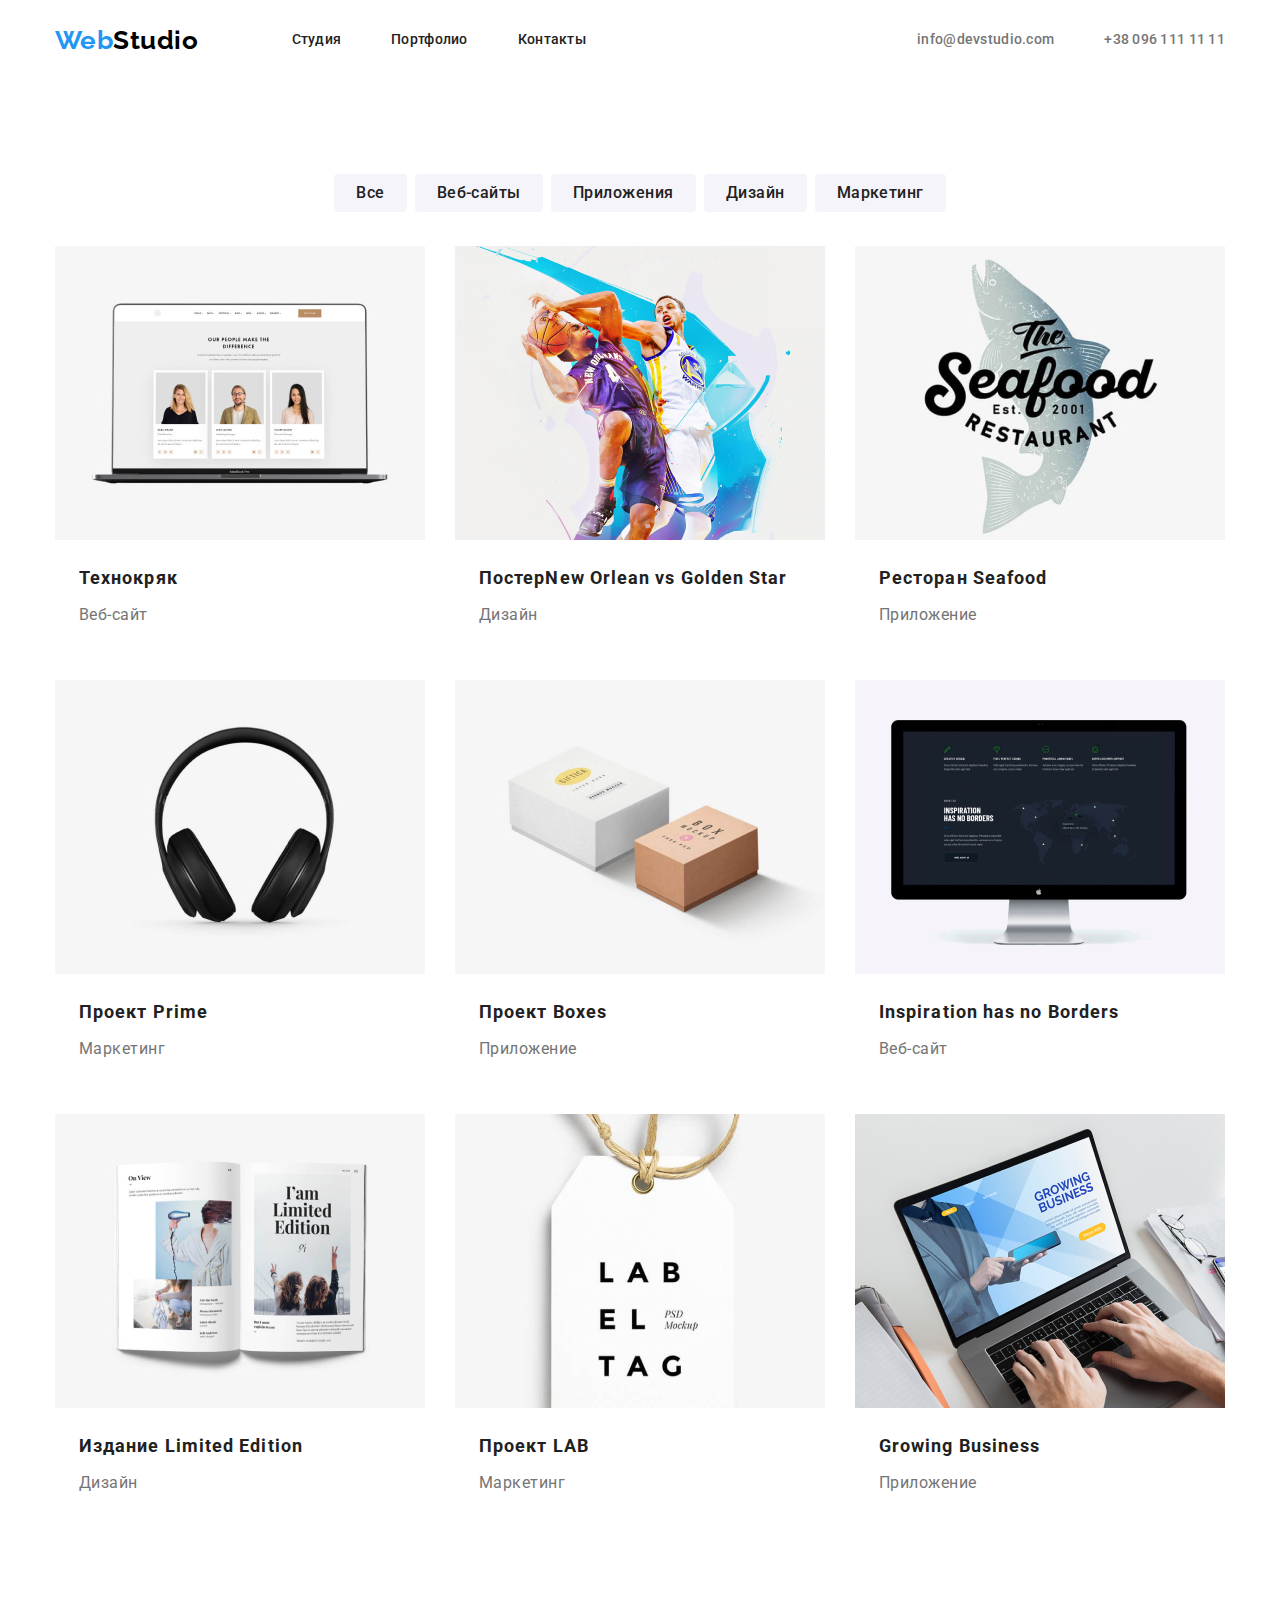
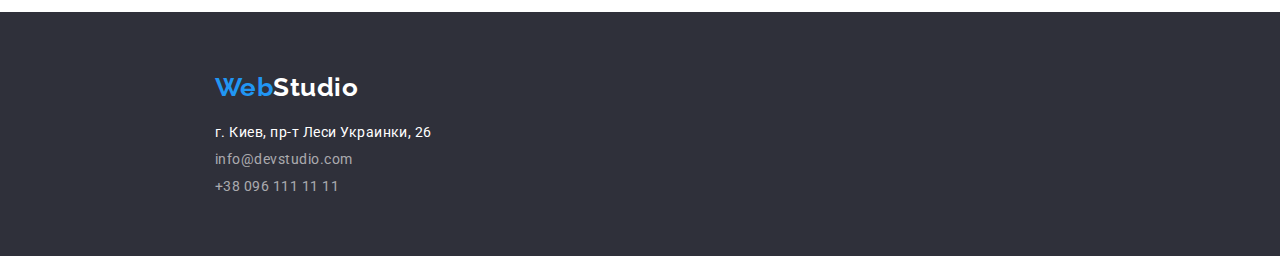
==== portfolio.html @ f40a1685 "дз4" ====
<!DOCTYPE html>
<html lang="ru">
  <head>
    <meta charset="UTF-8" />
    <meta name="viewport" content="width=device-width, initial-scale=1.0" />
    <title>Портфолио</title>
    <link
      href="https://fonts.googleapis.com/css2?family=Raleway:wght@700&family=Roboto:wght@400;500;700;900&display=swap"
      rel="stylesheet"
    />
    <link
      rel="stylesheet"
      href="https://cdnjs.cloudflare.com/ajax/libs/modern-normalize/1.0.0/modern-normalize.css"
    />
    <link rel="stylesheet" href="./css/style.css" />
  </head>
  <body>
    <!--Шапка-->
    <header class="page-header">
      <div class="container">
        <nav class="main-nav">
          <a href="./index.html" class="header-logo" lang="en">
            <span class="logo">Web</span>Studio</a
          >
          <!--Навигация-->
          <ul class="site-nav">
            <li class="item">
              <a href="./index.html" class="link">Студия</a>
            </li>
            <li class="item">
              <a href="./portfolio.html" class="link">Портфолио</a>
            </li>
            <li class="item"><a href="" class="link">Контакты</a></li>
          </ul>
          <!--Контакты-->
          <ul class="contacts">
            <li class="contacts-list">
              <a href="mailto:info@devstudio.com" class="link"
                >info@devstudio.com</a
              >
            </li>
            <li class="contacts-list">
              <a href="tel:+380961111111" class="link">+38 096 111 11 11</a>
            </li>
          </ul>
        </nav>
      </div>
    </header>
    <main>
      <section>
        <div class="container-portfolio">
          <!--фильтр-->
          <h1 hidden>Портфолио</h1>
          <ul class="button-list">
            <li class="button-list-item">
              <button type="button" class="portfolio-butten">Все</button>
            </li>
            <li class="button-list-item">
              <button type="button" class="portfolio-butten">Веб-сайты</button>
            </li>
            <li class="button-list-item">
              <button type="button" class="portfolio-butten">Приложения</button>
            </li>
            <li class="button-list-item">
              <button type="button" class="portfolio-butten">Дизайн</button>
            </li>
            <li class="button-list-item">
              <button type="button" class="portfolio-butten">Маркетинг</button>
            </li>
          </ul>
          <!--Работы-->
          <ul class="portfolio-list">
            <li class="portfolio-item">
              <a class="portfolio-link" href=""
                ><img src="./img/portfolio/tehno.jpg" alt="ноутбук" />
                <h2 class="portfolio-title">Технокряк</h2>
                <p class="portfolio-description">Веб-сайт</p></a
              >
            </li>
            <li class="portfolio-item">
              <a class="portfolio-link" href=""
                ><img
                  src="./img/portfolio/basket.jpg"
                  alt="два баскетболиста"
                />
                <h2 class="portfolio-title">
                  Постер<span lang="en">New Orlean vs Golden Star</span>
                </h2>
                <p class="portfolio-description">Дизайн</p>
              </a>
            </li>
            <li class="portfolio-item">
              <a class="portfolio-link" href=""
                ><img
                  src="./img/portfolio/seafood.jpg"
                  alt="логотип ретсторана"
                />
                <h2 class="portfolio-title">Ресторан Seafood</h2>
                <p class="portfolio-description">Приложение</p>
              </a>
            </li>
            <li class="portfolio-item">
              <a class="portfolio-link" href=""
                ><img src="./img/portfolio/prime.jpg" alt="наушники" />
                <h2 class="portfolio-title">
                  Проект <span lang="en">Prime</span>
                </h2>
                <p class="portfolio-description">Маркетинг</p></a
              >
            </li>
            <li class="portfolio-item">
              <a class="portfolio-link" href=""
                ><img src="./img/portfolio/boxes.jpg" alt="2 коробки" />
                <h2 class="portfolio-title">
                  Проект <span lang="en">Boxes</span>
                </h2>
                <p class="portfolio-description">Приложение</p></a
              >
            </li>
            <li class="portfolio-item">
              <a class="portfolio-link" href=""
                ><img src="./img/portfolio/borders.jpg" alt="imac" />
                <h2 class="portfolio-title">
                  <span lang="en">Inspiration has no Borders</span>
                </h2>
                <p class="portfolio-description">Веб-сайт</p></a
              >
            </li>
            <li class="portfolio-item">
              <a class="portfolio-link" href=""
                ><img src="./img/portfolio/limited.jpg" alt="журнал" />
                <h2 class="portfolio-title">
                  Издание <span lang="en">Limited Edition</span>
                </h2>
                <p class="portfolio-description">Дизайн</p></a
              >
            </li>
            <li class="portfolio-item">
              <a class="portfolio-link" href=""
                ><img src="./img/portfolio/lab.jpg" alt="ярлык" />
                <h2 class="portfolio-title">Проект LAB</h2>
                <p class="portfolio-description">Маркетинг</p></a
              >
            </li>
            <li class="portfolio-item">
              <a class="portfolio-link" href=""
                ><img
                  src="./img/portfolio/growing.jpg"
                  alt="работа за ноутбуком"
                />
                <h2 class="portfolio-title">
                  <span lang="en">Growing Business</span>
                </h2>
                <p class="portfolio-description">Приложение</p></a
              >
            </li>
          </ul>
        </div>
      </section>
    </main>
    <!--адрес-->
    <footer class="footer">
      <a href="./index.html" class="footer-logo" lang="en">
        <span class="logo-web">Web</span>Studio</a
      >
      <address>
        <ul class="contacts-footer">
          <li class="footer-list">
            <a
              href="https://goo.gl/maps/JRe7u6xurZRfVsGd8"
              target="_blank"
              class="link-adress"
              >г. Киев, пр-т Леси Украинки, 26
            </a>
          </li>
          <li class="footer-list">
            <a href="mailto:info@devstudio.com" class="link"
              >info@devstudio.com</a
            >
          </li>
          <li class="footer-list">
            <a href="tel:+380961111111" class="link">+38 096 111 11 11</a>
          </li>
        </ul>
      </address>
    </footer>
  </body>
</html>
---- css/style.css ----
*,
*::before,
*::after {
  margin: 0;
  padding: 0;
}

:root {
  --primary-text-color: #757575;
  --title-text-color: #212121;
  --secondary-text-color: #2196f3;
  --primary-white-color: #ffffff;
}

body {
  background-color: var(--primary-white-color);
  color: var(--primary-text-color);
  font-family: Roboto, sans-serif;
  letter-spacing: 0.03em;
  font-style: normal;
}

img {
  display: block;
}

.container {
  margin-left: auto;
  margin-right: auto;
  width: 1200px;
  padding-left: 15px;
  padding-right: 15px;

  /* outline: 2px solid red; */
}

/* header */
.page-header {
  display: flex;
  /* padding-top: 24px;
  padding-bottom: 25px;
  padding-left: 0px;
  padding-right: 0px; */
}

.main-nav {
  display: flex;
  align-items: center;
  justify-content: space-between;
}

.logo {
  color: var(--secondary-text-color);
  text-decoration: none;
}
.header-logo {
  color: #000000;
  text-decoration: none;
  font-family: Raleway, sans-serif;
  font-weight: 700;
  font-size: 26px;
  line-height: 1.19;
}

.site-nav .link {
  display: block;
  padding-bottom: 32px;
  padding-top: 32px;

  color: var(--title-text-color);
  text-decoration: none;
}

.site-nav .item {
  margin-right: 50px;
}
.site-nav .item:last-child {
  margin-right: 0px;
}

.site-nav {
  list-style-type: none;
  letter-spacing: 0.02em;
  font-weight: 500;
  font-size: 14px;
  line-height: 1.14;
  display: flex;
  margin-left: 93px;
  margin-right: 331px;
}

.site-nav .link:hover,
.site-nav .link:focus {
  color: var(--secondary-text-color);
}

.contacts .link {
  color: var(--primary-text-color);
  text-decoration: none;
  font-style: normal;
}

.contacts {
  display: flex;

  list-style-type: none;
  letter-spacing: 0.02em;
  font-weight: 500;
  font-size: 14px;
  line-height: 1.14;
  list-style: none;
}

.contacts .link:hover,
.contacts .link:focus {
  color: var(--secondary-text-color);
}

.contacts-list {
  margin-right: 50px;
}
.contacts-list:last-child {
  margin-right: 0px;
}

/* hero */
.container-hero {
  width: 1600px;
  height: 600px;
  margin-left: auto;
  margin-right: auto;
  background-color: #2f303a;
  text-align: center;
  padding-top: 200px;
  padding-right: 452px;
  padding-bottom: 200px;
  padding-left: 452px;
}

/* .hero {
  background-color: #2f303a;
  text-align: center;
  padding-top: 200px;
  padding-right: 452px;
  padding-bottom: 200px;
  padding-left: 452px;
} */

.hero-button {
  font-family: Roboto, sans-serif;
  font-style: normal;
  font-weight: 700;
  font-size: 16px;
  line-height: 1.875;
  background-color: var(--secondary-text-color);
  color: var(--primary-white-color);
  letter-spacing: 0.06em;

  border-radius: 4px;
  padding: 10px 32px;
  border: 0px;

  min-width: 136px;
  min-height: 30px;

  /* text-align: center; */

  /* display: flex;
  align-items: center; */
}

.hero-title {
  color: var(--primary-white-color);
  letter-spacing: 0.06em;
  font-size: 44px;
  line-height: 1.363;
  font-weight: 900;
  text-align: center;
  text-transform: uppercase;

  margin-top: 0px;
  margin-bottom: 30px;
}

/*.hero-button:hover,
.hero-button:focus {
  color: var(--primary-white-color);
  background-color: var(--secondary-text-color);
}*/

/* features */
.features {
  padding-top: 94px;
  padding-bottom: 94px;
}

.features-title {
  color: var(--title-text-color);
  font-weight: 700;
  font-size: 14px;
  line-height: 1.14;
  text-transform: uppercase;
}
.features-text {
  font-weight: 400;
  font-size: 14px;
  line-height: 1.7;
}

.features-list {
  list-style-type: none;
  display: flex;
}
.features-item {
  margin-right: 30px;
}
.features-item:last-child {
  margin-right: 0px;
}

/* work */
.work {
  padding-bottom: 94px;
}

.work-list {
  display: flex;
  list-style-type: none;
}
.work-item {
  margin-right: 30px;
}
.work-item:last-child {
  margin-right: 0px;
}

.work-title {
  color: var(--title-text-color);
  font-weight: 700;
  font-size: 36px;
  line-height: 1.16;
  text-align: center;
  margin-bottom: 50px;
}

/* team */
.team {
  padding-bottom: 94px;
  background-color: #f5f4fa;
}

.team-title {
  color: var(--title-text-color);
  font-weight: 700;
  font-size: 36px;
  line-height: 1.16;
  text-align: center;
  padding-top: 94px;
  margin-bottom: 50px;
}

.team-list {
  list-style-type: none;
  display: flex;
}

.team-item {
  margin-right: 30px;
  padding-bottom: 30px;
}
.team-item:last-child {
  margin-right: 0px;
}

.team-name {
  font-weight: 500;
  font-size: 16px;
  line-height: 1.18;
  text-align: center;
  color: var(--title-text-color);

  margin-top: 30px;
  margin-bottom: 10px;
}

.team-profession {
  color: var(--primary-text-color);
  font-weight: 400;
  font-size: 16px;
  line-height: 1.18;
  text-align: center;
}

/* clients */

.clients-title {
  color: var(--title-text-color);
  font-weight: 700;
  font-size: 36px;
  line-height: 1.16;
  text-align: center;
  padding-top: 94px;
  margin-bottom: 50px;
}

/*footer*/
.footer {
  background-color: #2f303a;

  margin-left: auto;
  margin-right: auto;
  width: 1600px;
  padding-left: 215px;
  padding-right: 1154px;
  padding-top: 60px;
  padding-bottom: 60px;
}

.contacts-footer {
  list-style-type: none;
}
.footer-list {
  margin-bottom: 9px;
}
.footer-list:last-child {
  margin-bottom: 0px;
}

.logo-web {
  color: var(--secondary-text-color);
  text-decoration: none;
}
.footer-logo {
  display: block;
  color: #ffffff;
  text-decoration: none;
  font-family: Raleway, sans-serif;
  font-weight: 700;
  font-size: 26px;
  line-height: 1.19;
  margin-bottom: 20px;
}

.contacts-footer .link {
  list-style-type: none;
  font-weight: 400;
  font-size: 14px;
  line-height: 1.14;
  color: rgba(255, 255, 255, 0.6);
  text-decoration: none;
  font-style: normal;
}
.contacts-footer .link-adress {
  list-style-type: none;
  font-weight: 400;
  font-size: 14px;
  line-height: 1.14;
  color: var(--primary-white-color);
  text-decoration: none;
  font-style: normal;
}

.contacts-footer .link:hover,
.contacts-footer .link:focus,
.contacts-footer .link-adress:hover,
.contacts-footer .link-adress:focus {
  color: var(--secondary-text-color);
}

/*portfolio*/

.container-portfolio {
  margin-left: auto;
  margin-right: auto;
  width: 1200px;
  padding-left: 15px;
  padding-right: 15px;
  padding-top: 94px;
  padding-bottom: 94px;

  /* outline: 2px solid green; */
}

/*list-button*/
.button-list {
  list-style-type: none;
  display: flex;
  justify-content: center;
}
.button-list .button-list-item {
  margin-right: 8px;
}

.button-list-item:last-child {
  margin-right: 0px;
}
.portfolio-butten {
  background-color: #f5f4fa;
  color: var(--title-text-color);
  font-weight: 500;
  font-size: 16px;
  line-height: 1.62;
  text-align: center;
  letter-spacing: 0.03em;
  font-family: Roboto, sans-serif;
  border-radius: 4px;
  padding: 6px 22px;
  border: 0px;
}

.portfolio-butten:hover,
.portfolio-butten:focus {
  background-color: var(--secondary-text-color);
  color: var(--primary-white-color);
}

/*portfolio-list*/

.portfolio-list {
  list-style-type: none;
  display: flex;
  flex-wrap: wrap;
}
.portfolio-item {
  width: 370px;
  margin-right: 30px;
  margin-bottom: 30px;
}

.portfolio-item:nth-child(3n) {
  margin-right: 0px;
}

.portfolio-item:nth-child(-n + 3) {
  margin-top: 34px;
}
.portfolio-item:nth-last-child(-n + 3) {
  margin-bottom: 0px;
}

.portfolio-link {
  text-decoration: none;
}

.portfolio-title {
  color: var(--title-text-color);
  font-weight: 700;
  font-size: 18px;
  line-height: 2;
  letter-spacing: 0.06em;
  margin-top: 20px;
  margin-left: 24px;
  margin-bottom: 4px;
  margin-right: 24px;
}

.portfolio-description {
  font-weight: 400;
  font-size: 16px;
  line-height: 1.87;
  color: var(--primary-text-color);
  margin-top: 0px;
  margin-bottom: 20px;
  margin-right: 24px;
  margin-left: 24px;
}
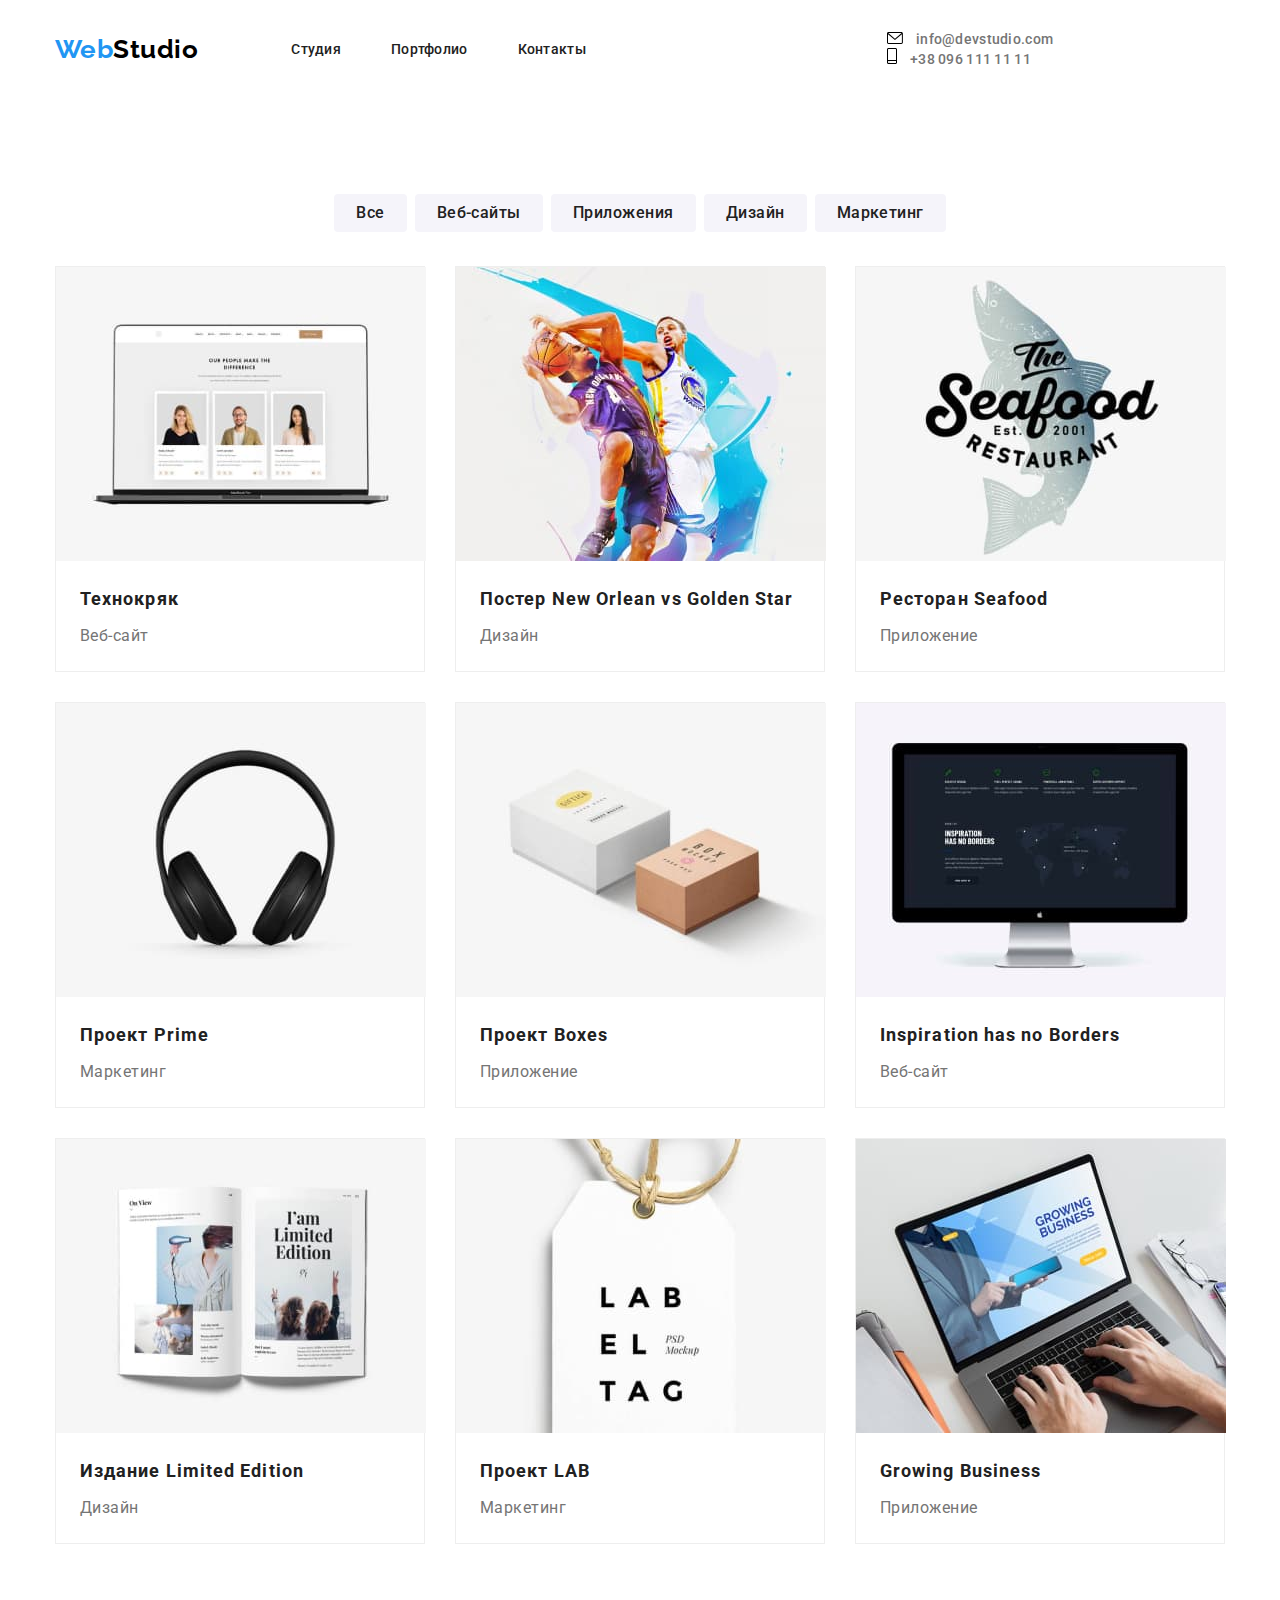
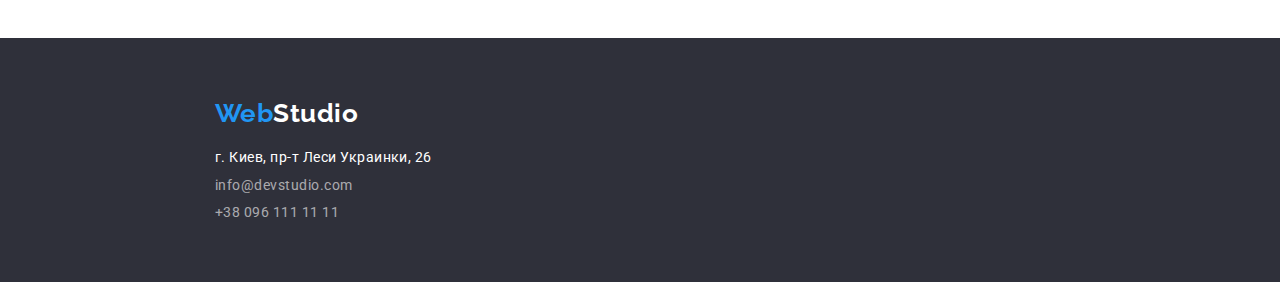
==== commit f1172986: "logo" ====
--- a/portfolio.html
+++ b/portfolio.html
@@ -35,12 +35,20 @@
           <!--Контакты-->
           <ul class="contacts">
             <li class="contacts-list">
-              <a href="mailto:info@devstudio.com" class="link"
-                >info@devstudio.com</a
+              <a href="mailto:info@devstudio.com" class="link">
+                <svg class="icon-contacts-envelope">
+                  <use href="./img/sprite.svg#icon-envelope"></use>
+                </svg>
+                info@devstudio.com</a
               >
             </li>
             <li class="contacts-list">
-              <a href="tel:+380961111111" class="link">+38 096 111 11 11</a>
+              <a href="tel:+380961111111" class="link">
+                <svg class="icon-contacts-smartphone">
+                  <use href="./img/sprite.svg#icon-smartphone"></use>
+                </svg>
+                +38 096 111 11 11</a
+              >
             </li>
           </ul>
         </nav>
@@ -84,7 +92,7 @@
                   alt="два баскетболиста"
                 />
                 <h2 class="portfolio-title">
-                  Постер<span lang="en">New Orlean vs Golden Star</span>
+                  Постер<span lang="en"> New Orlean vs Golden Star</span>
                 </h2>
                 <p class="portfolio-description">Дизайн</p>
               </a>
--- a/css/style.css
+++ b/css/style.css
@@ -37,6 +37,8 @@
 /* header */
 .page-header {
   display: flex;
+  padding-bottom: 32px;
+  padding-top: 32px;
   /* padding-top: 24px;
   padding-bottom: 25px;
   padding-left: 0px;
@@ -46,7 +48,7 @@
 .main-nav {
   display: flex;
   align-items: center;
-  justify-content: space-between;
+  /* justify-content: space-between; */
 }
 
 .logo {
@@ -64,8 +66,8 @@
 
 .site-nav .link {
   display: block;
-  padding-bottom: 32px;
-  padding-top: 32px;
+  /* padding-bottom: 32px;
+  padding-top: 32px; */
 
   color: var(--title-text-color);
   text-decoration: none;
@@ -85,8 +87,9 @@
   font-size: 14px;
   line-height: 1.14;
   display: flex;
+
   margin-left: 93px;
-  margin-right: 331px;
+  margin-right: 301px;
 }
 
 .site-nav .link:hover,
@@ -102,6 +105,9 @@
 
 .contacts {
   display: flex;
+  flex-wrap: wrap;
+  align-items: baseline;
+  /* align-items: center; */
 
   list-style-type: none;
   letter-spacing: 0.02em;
@@ -109,6 +115,25 @@
   font-size: 14px;
   line-height: 1.14;
   list-style: none;
+  /* padding-bottom: 32px; */
+}
+
+.icon-contacts-envelope {
+  margin-right: 10px;
+  width: 16px;
+  height: 12px;
+  border: none;
+}
+.icon-contacts-envelope:hover {
+  fill: var(--secondary-text-color);
+}
+.icon-contacts-smartphone {
+  margin-right: 10px;
+  width: 10px;
+  height: 16px;
+}
+.icon-contacts-smartphone:hover {
+  fill: var(--secondary-text-color);
 }
 
 .contacts .link:hover,
@@ -117,7 +142,7 @@
 }
 
 .contacts-list {
-  margin-right: 50px;
+  margin-right: 30px;
 }
 .contacts-list:last-child {
   margin-right: 0px;
@@ -125,25 +150,28 @@
 
 /* hero */
 .container-hero {
-  width: 1600px;
+  max-width: 1600px;
   height: 600px;
   margin-left: auto;
   margin-right: auto;
-  background-color: #2f303a;
+  /* background-color: #2f303a; */
   text-align: center;
   padding-top: 200px;
   padding-right: 452px;
   padding-bottom: 200px;
   padding-left: 452px;
+  background-image: linear-gradient(
+      to right,
+      rgba(47, 48, 58, 0.4),
+      rgba(47, 48, 58, 0.4)
+    ),
+    url('../img/hero/hero.jpg');
+  background-repeat: no-repeat;
+  background-position: center;
 }
 
 /* .hero {
-  background-color: #2f303a;
-  text-align: center;
-  padding-top: 200px;
-  padding-right: 452px;
-  padding-bottom: 200px;
-  padding-left: 452px;
+  background-image: url(./img/hero/hero.jpg);
 } */
 
 .hero-button {
@@ -155,6 +183,7 @@
   background-color: var(--secondary-text-color);
   color: var(--primary-white-color);
   letter-spacing: 0.06em;
+  box-shadow: 0px 4px 4px rgba(0, 0, 0, 0.15);
 
   border-radius: 4px;
   padding: 10px 32px;
@@ -200,6 +229,7 @@
   font-size: 14px;
   line-height: 1.14;
   text-transform: uppercase;
+  padding-top: 30px;
 }
 .features-text {
   font-weight: 400;
@@ -211,6 +241,75 @@
   list-style-type: none;
   display: flex;
 }
+
+.features-icon-div {
+  display: flex;
+  justify-content: center;
+  align-items: center;
+  width: 270px;
+  height: 120px;
+  background-color: #f5f4fa;
+  border-radius: 4px;
+}
+.icon-features {
+  width: 70px;
+  height: 70px;
+}
+/*  .features-item::before {
+  display: block;
+  content: '';
+  width: 270px;
+  height: 120px;
+  background-color: #f5f4fa;
+  border-radius: 4px;
+   background-image: url(../img/features/antenna.svg); 
+}  */
+
+/* .features-item.antenna::before {
+  display: block;
+  content: '';
+  width: 270px;
+  height: 120px;
+  background-color: #f5f4fa;
+  border-radius: 4px;
+  background-image: url(../img/features/antenna.svg);
+  background-repeat: no-repeat;
+  background-position: center;
+}
+.features-item.clock::before {
+  display: block;
+  content: '';
+  width: 270px;
+  height: 120px;
+  background-color: #f5f4fa;
+  border-radius: 4px;
+  background-image: url(../img/features/clock.svg);
+  background-repeat: no-repeat;
+  background-position: center;
+}
+.features-item.diagram::before {
+  display: block;
+  content: '';
+  width: 270px;
+  height: 120px;
+  background-color: #f5f4fa;
+  border-radius: 4px;
+  background-image: url(../img/features/diagram.svg);
+  background-repeat: no-repeat;
+  background-position: center;
+}
+.features-item.astronaut::before {
+  display: block;
+  content: '';
+  width: 270px;
+  height: 120px;
+  background-color: #f5f4fa;
+  border-radius: 4px;
+  background-image: url(../img/features/diagram.svg);
+  background-repeat: no-repeat;
+  background-position: center;
+} */
+
 .features-item {
   margin-right: 30px;
 }
@@ -267,6 +366,10 @@
 .team-item {
   margin-right: 30px;
   padding-bottom: 30px;
+  background-color: #ffffff;
+  border-radius: 0px 0px 4px 4px;
+  box-shadow: 0px 1px 3px rgba(0, 0, 0, 0.12), 0px 1px 1px rgba(0, 0, 0, 0.14),
+    0px 2px 1px rgba(0, 0, 0, 0.2);
 }
 .team-item:last-child {
   margin-right: 0px;
@@ -301,6 +404,67 @@
   text-align: center;
   padding-top: 94px;
   margin-bottom: 50px;
+}
+.clients-list {
+  list-style-type: none;
+  display: flex;
+  padding-bottom: 94px;
+  justify-content: center;
+}
+.icon-clients-link {
+  display: flex;
+  width: 170px;
+  height: 90px;
+  justify-content: center;
+  align-items: center;
+}
+.icon-clients-link:hover {
+  color: var(--secondary-text-color);
+}
+
+.clients-list-item {
+  display: flex;
+  width: 170px;
+  height: 90px;
+  border: 1px solid #afb1b8;
+  border-radius: 4px;
+}
+/* .div-clients {
+  display: flex;
+  width: 170px;
+  height: 90px;
+  border: 1px solid #afb1b8;
+  border-radius: 4px;
+} */
+.clients-list-item:not(:last-child) {
+  margin-right: 30px;
+}
+.icon-clients-logo1 {
+  width: 44.27px;
+  height: 49.23px;
+}
+.icon-clients-logo1:hover {
+  fill: var(--secondary-text-color);
+}
+.icon-clients-logo2 {
+  width: 40px;
+  height: 52px;
+}
+.icon-clients-logo3 {
+  width: 41px;
+  height: 42.6px;
+}
+.icon-clients-logo4 {
+  width: 79.66px;
+  height: 42.02px;
+}
+.icon-clients-logo5 {
+  width: 59px;
+  height: 47px;
+}
+.icon-clients-logo6 {
+  width: 88.48px;
+  height: 45.44px;
 }
 
 /*footer*/
@@ -412,6 +576,9 @@
 .portfolio-butten:focus {
   background-color: var(--secondary-text-color);
   color: var(--primary-white-color);
+  box-shadow: 0px 3px 1px rgba(0, 0, 0, 0.1), 0px 1px 2px rgba(0, 0, 0, 0.08),
+    0px 2px 2px rgba(0, 0, 0, 0.12);
+  border-radius: 4px;
 }
 
 /*portfolio-list*/
@@ -425,6 +592,13 @@
   width: 370px;
   margin-right: 30px;
   margin-bottom: 30px;
+  border: 1px solid #eeeeee;
+  box-sizing: border-box;
+}
+.portfolio-item:hover,
+.portfolio-item:focus {
+  box-shadow: 0px 1px 1px rgba(0, 0, 0, 0.12), 0px 4px 4px rgba(0, 0, 0, 0.06),
+    1px 4px 6px rgba(0, 0, 0, 0.16);
 }
 
 .portfolio-item:nth-child(3n) {
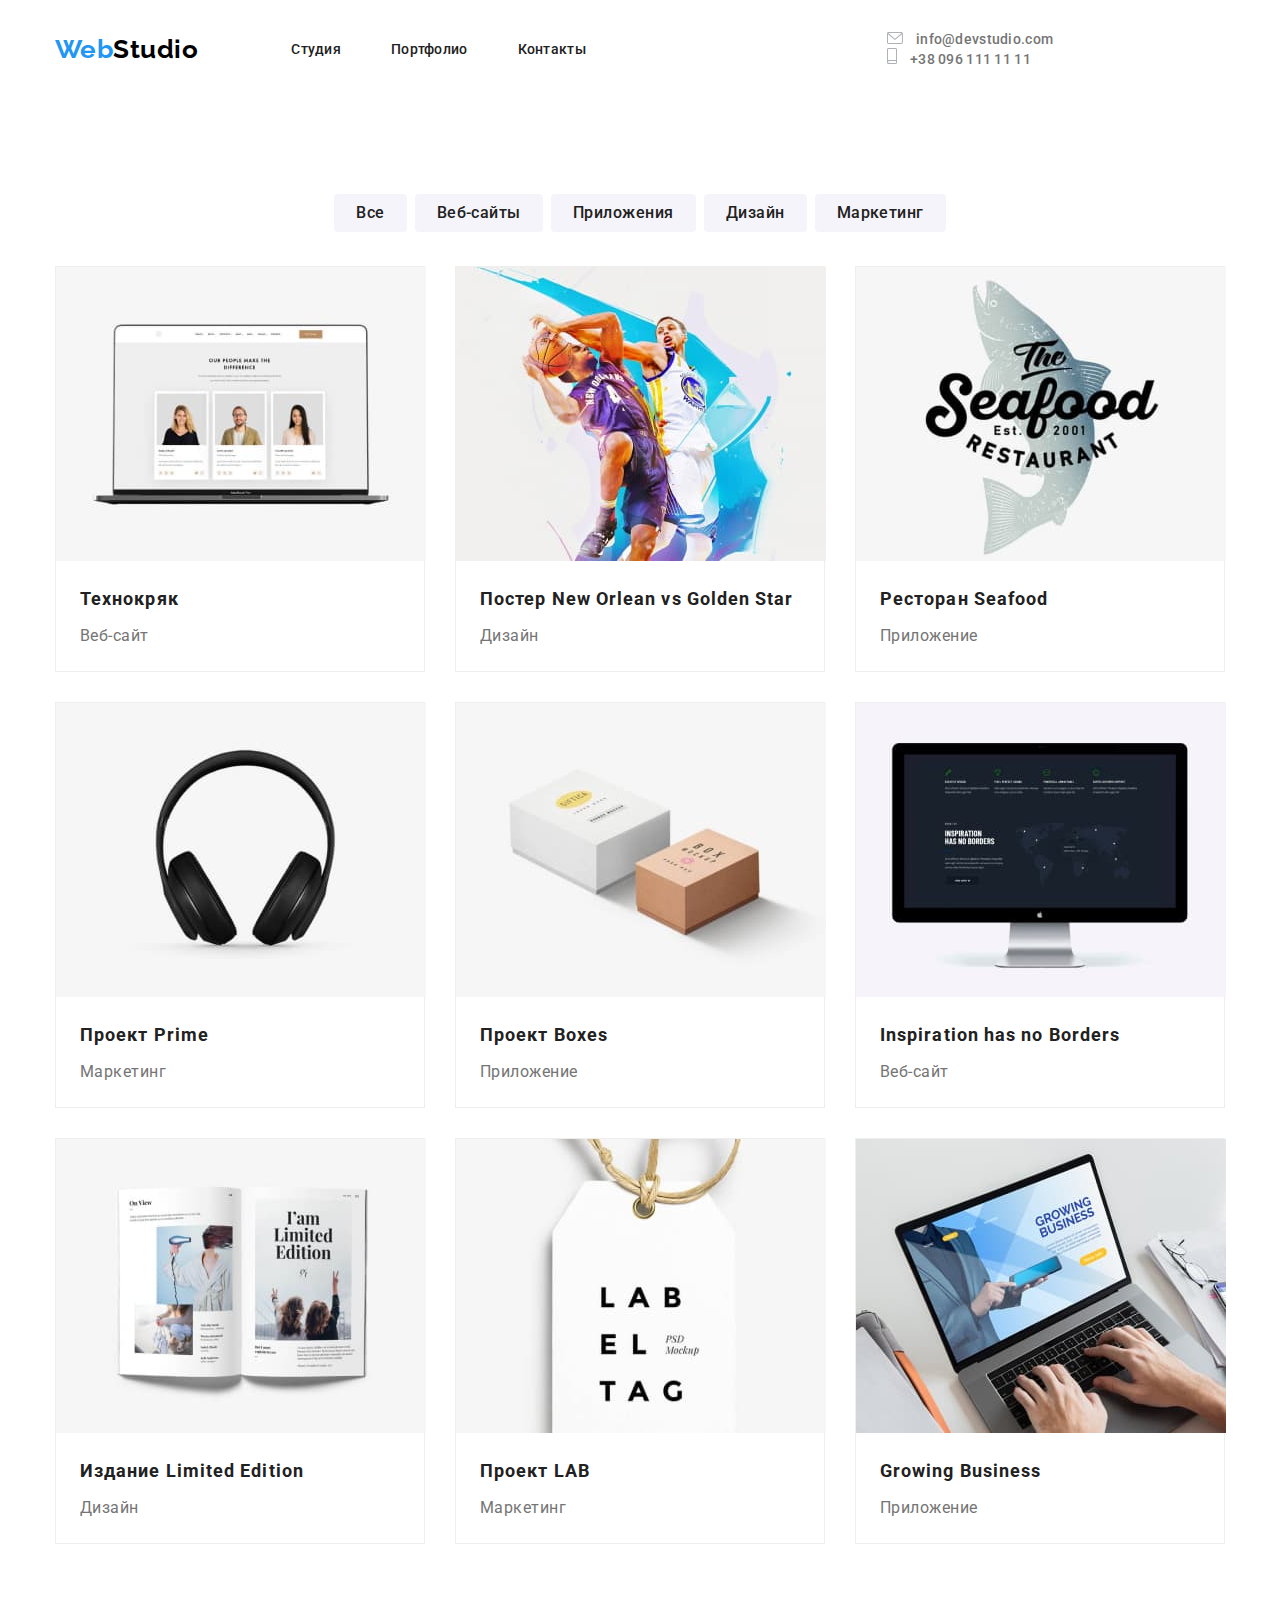
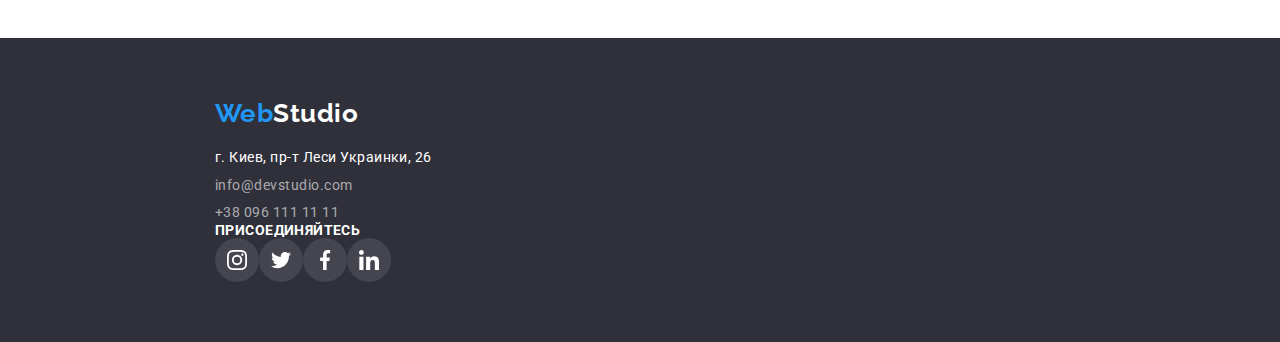
==== commit 82ef107b: "дз4(иконки,тень)" ====
--- a/portfolio.html
+++ b/portfolio.html
@@ -191,6 +191,33 @@
           </li>
         </ul>
       </address>
+      <h2 class="footer-title">ПРИСОЕДИНЯЙТЕСЬ</h2>
+      <ul class="footer-icon-list">
+        <li class="footer-icon-item">
+          <a href="" class="footer-icon-link">
+            <svg class="footer-icon">
+              <use href="./img/sprite.svg#instagram"></use></svg
+          ></a>
+        </li>
+        <li class="footer-icon-item">
+          <a href="" class="footer-icon-link">
+            <svg class="footer-icon">
+              <use href="./img/sprite.svg#twitter"></use></svg
+          ></a>
+        </li>
+        <li class="footer-icon-item">
+          <a href="" class="footer-icon-link">
+            <svg class="footer-icon">
+              <use href="./img/sprite.svg#facebook"></use></svg
+          ></a>
+        </li>
+        <li class="footer-icon-item">
+          <a href="" class="footer-icon-link">
+            <svg class="footer-icon">
+              <use href="./img/sprite.svg#linkedin"></use></svg
+          ></a>
+        </li>
+      </ul>
     </footer>
   </body>
 </html>
--- a/css/style.css
+++ b/css/style.css
@@ -123,19 +123,22 @@
   width: 16px;
   height: 12px;
   border: none;
-}
-.icon-contacts-envelope:hover {
-  fill: var(--secondary-text-color);
-}
+  fill: #afb1b8;
+}
+
 .icon-contacts-smartphone {
   margin-right: 10px;
   width: 10px;
   height: 16px;
-}
-.icon-contacts-smartphone:hover {
+  fill: #afb1b8;
+}
+
+.link:hover .icon-contacts-envelope {
   fill: var(--secondary-text-color);
 }
-
+.link:hover .icon-contacts-smartphone {
+  fill: var(--secondary-text-color);
+}
 .contacts .link:hover,
 .contacts .link:focus {
   color: var(--secondary-text-color);
@@ -242,7 +245,7 @@
   display: flex;
 }
 
-.features-icon-div {
+/* .features-icon-div {
   display: flex;
   justify-content: center;
   align-items: center;
@@ -250,22 +253,22 @@
   height: 120px;
   background-color: #f5f4fa;
   border-radius: 4px;
-}
-.icon-features {
+} */
+/* .icon-features {
   width: 70px;
   height: 70px;
-}
-/*  .features-item::before {
+} */
+.features-item::before {
   display: block;
   content: '';
   width: 270px;
   height: 120px;
   background-color: #f5f4fa;
   border-radius: 4px;
-   background-image: url(../img/features/antenna.svg); 
-}  */
-
-/* .features-item.antenna::before {
+  background-image: url(../img/features/antenna.svg);
+}
+
+.features-item.antenna::before {
   display: block;
   content: '';
   width: 270px;
@@ -305,10 +308,10 @@
   height: 120px;
   background-color: #f5f4fa;
   border-radius: 4px;
-  background-image: url(../img/features/diagram.svg);
+  background-image: url(../img/features/astronaut.svg);
   background-repeat: no-repeat;
   background-position: center;
-} */
+}
 
 .features-item {
   margin-right: 30px;
@@ -394,6 +397,56 @@
   text-align: center;
 }
 
+.icon-team-list {
+  display: flex;
+  flex-wrap: wrap;
+  list-style: none;
+  justify-content: center;
+  margin-top: 16px;
+}
+
+/* .icon-team-item {
+  margin-right: 10px;
+} */
+.icon-social {
+  width: 20px;
+  height: 20px;
+  fill: #afb1b8;
+}
+/* .icon-twitter {
+  width: 20px;
+  height: 20px;
+  fill: #afb1b8;
+}
+.icon-facebook {
+  width: 20px;
+  height: 20px;
+  fill: #afb1b8;
+}
+.icon-linkedin {
+  width: 20px;
+  height: 20px;
+  fill: #afb1b8;
+} */
+.social-link {
+  display: flex;
+  align-items: center;
+  justify-content: center;
+  width: 44px;
+  height: 44px;
+  border-radius: 50%;
+}
+.social-link:hover {
+  background-color: var(--secondary-text-color);
+}
+.social-link:hover .icon-social {
+  fill: var(--primary-white-color);
+}
+
+.icon-team-item:not(:last-child) {
+  margin-right: 10px;
+}
+
 /* clients */
 
 .clients-title {
@@ -411,62 +464,72 @@
   padding-bottom: 94px;
   justify-content: center;
 }
+
 .icon-clients-link {
   display: flex;
   width: 170px;
   height: 90px;
   justify-content: center;
   align-items: center;
+
+  border: 1px solid #afb1b8;
+  border-radius: 4px;
 }
 .icon-clients-link:hover {
-  color: var(--secondary-text-color);
-}
-
-.clients-list-item {
-  display: flex;
-  width: 170px;
-  height: 90px;
-  border: 1px solid #afb1b8;
-  border-radius: 4px;
-}
-/* .div-clients {
-  display: flex;
-  width: 170px;
-  height: 90px;
-  border: 1px solid #afb1b8;
-  border-radius: 4px;
-} */
+  border: 1px solid var(--secondary-text-color);
+}
+
 .clients-list-item:not(:last-child) {
   margin-right: 30px;
 }
 .icon-clients-logo1 {
   width: 44.27px;
   height: 49.23px;
-}
-.icon-clients-logo1:hover {
+  fill: #afb1b8;
+}
+.icon-clients-link:hover .icon-clients-logo1 {
   fill: var(--secondary-text-color);
 }
 .icon-clients-logo2 {
   width: 40px;
   height: 52px;
+  fill: #afb1b8;
+}
+.icon-clients-link:hover .icon-clients-logo2 {
+  fill: var(--secondary-text-color);
 }
 .icon-clients-logo3 {
   width: 41px;
   height: 42.6px;
+  fill: #afb1b8;
+}
+.icon-clients-link:hover .icon-clients-logo3 {
+  fill: var(--secondary-text-color);
 }
 .icon-clients-logo4 {
   width: 79.66px;
   height: 42.02px;
+  fill: #afb1b8;
+}
+.icon-clients-link:hover .icon-clients-logo4 {
+  fill: var(--secondary-text-color);
 }
 .icon-clients-logo5 {
   width: 59px;
   height: 47px;
+  fill: #afb1b8;
+}
+.icon-clients-link:hover .icon-clients-logo5 {
+  fill: var(--secondary-text-color);
 }
 .icon-clients-logo6 {
   width: 88.48px;
   height: 45.44px;
-}
-
+  fill: #afb1b8;
+}
+.icon-clients-link:hover .icon-clients-logo6 {
+  fill: var(--secondary-text-color);
+}
 /*footer*/
 .footer {
   background-color: #2f303a;
@@ -529,6 +592,35 @@
 .contacts-footer .link-adress:hover,
 .contacts-footer .link-adress:focus {
   color: var(--secondary-text-color);
+}
+
+.footer-title {
+  font-weight: 700;
+  font-size: 14px;
+  line-height: 16px;
+  letter-spacing: 0.03em;
+  color: var(--primary-white-color);
+}
+.footer-icon-list {
+  list-style: none;
+  display: flex;
+}
+.footer-icon-link {
+  display: flex;
+  justify-content: center;
+  align-items: center;
+  border-radius: 50%;
+  width: 44px;
+  height: 44px;
+  background-color: rgba(255, 255, 255, 0.1);
+}
+.footer-icon-link:hover {
+  background-color: var(--secondary-text-color);
+}
+.footer-icon {
+  width: 20px;
+  height: 20px;
+  fill: var(--primary-white-color);
 }
 
 /*portfolio*/
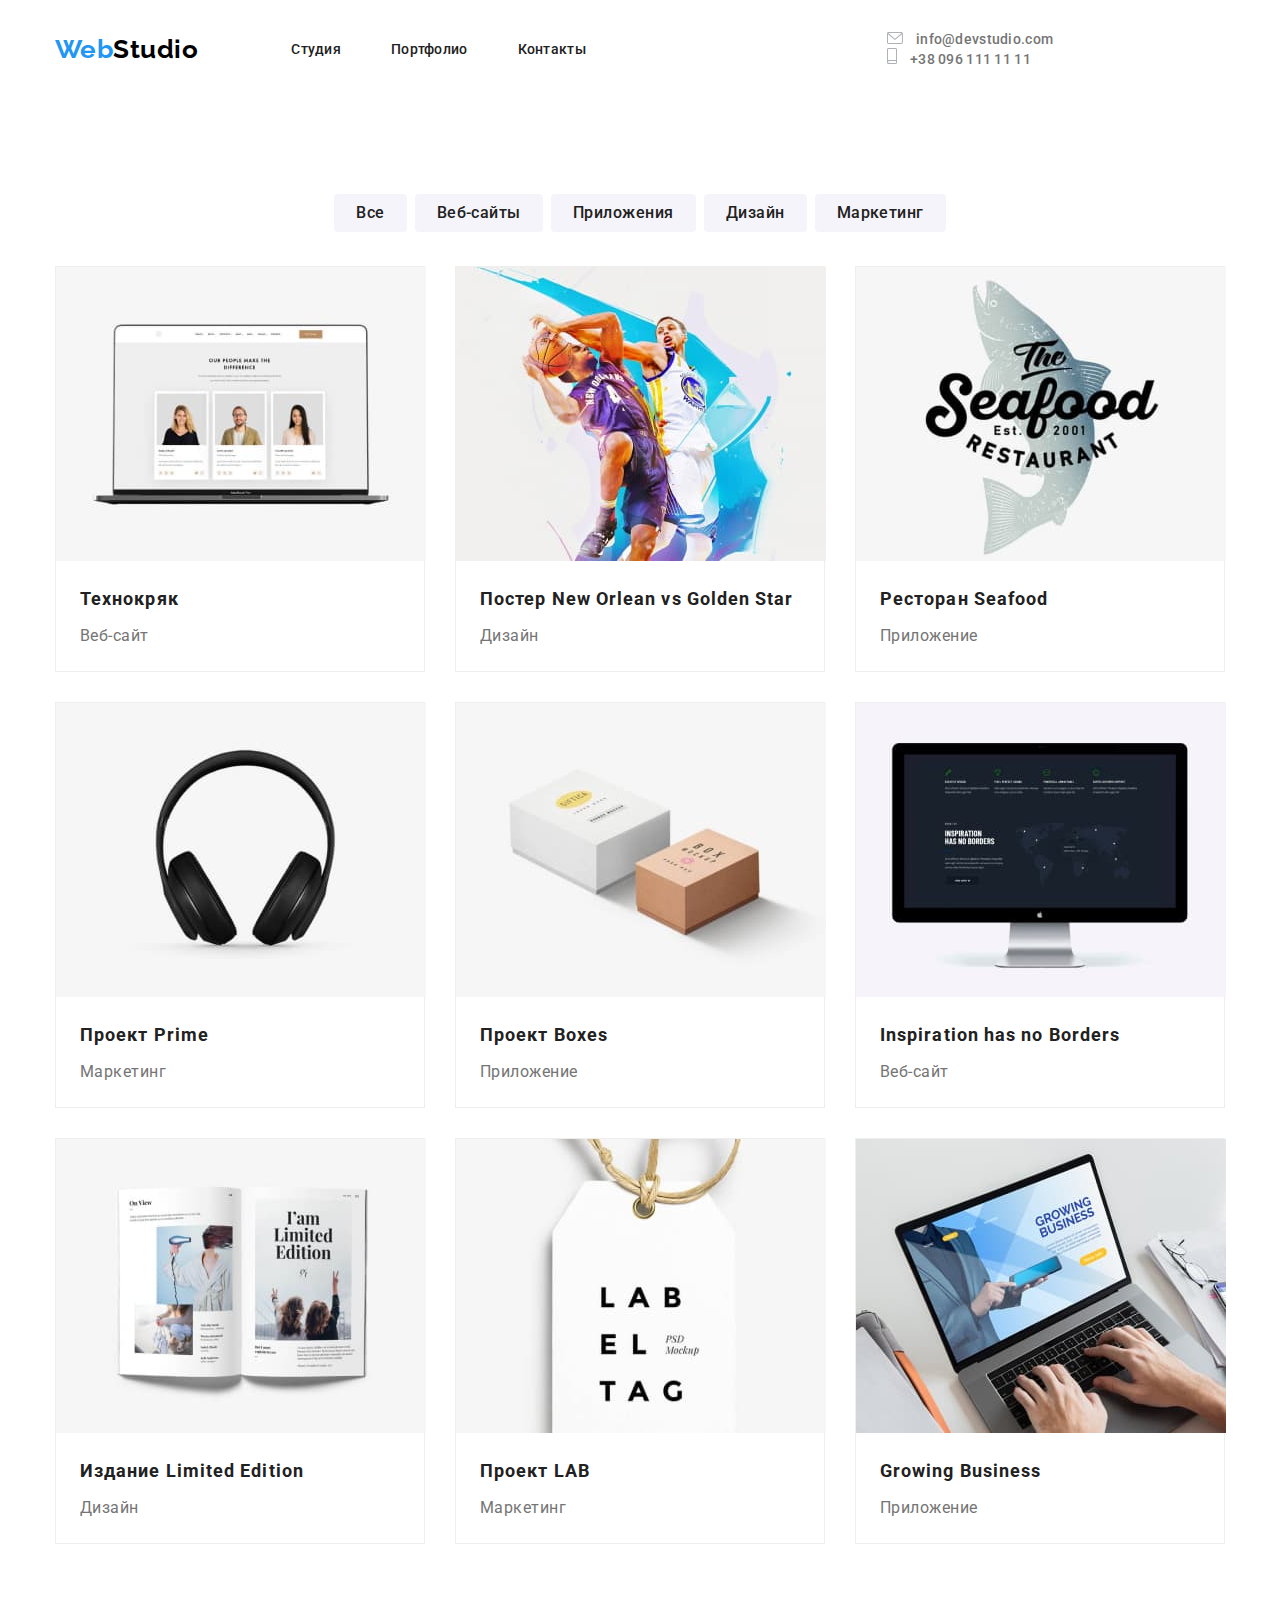
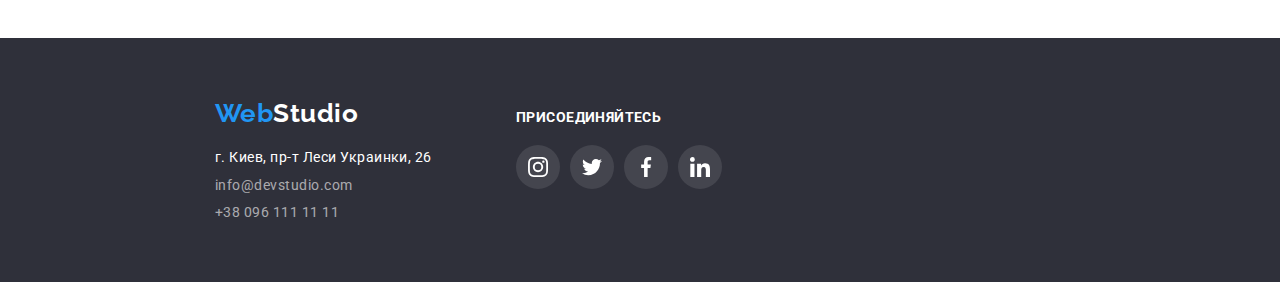
==== commit f91f7716: "исправление (социальные футер)" ====
--- a/portfolio.html
+++ b/portfolio.html
@@ -168,56 +168,60 @@
     </main>
     <!--адрес-->
     <footer class="footer">
-      <a href="./index.html" class="footer-logo" lang="en">
-        <span class="logo-web">Web</span>Studio</a
-      >
-      <address>
-        <ul class="contacts-footer">
-          <li class="footer-list">
-            <a
-              href="https://goo.gl/maps/JRe7u6xurZRfVsGd8"
-              target="_blank"
-              class="link-adress"
-              >г. Киев, пр-т Леси Украинки, 26
-            </a>
-          </li>
-          <li class="footer-list">
-            <a href="mailto:info@devstudio.com" class="link"
-              >info@devstudio.com</a
-            >
-          </li>
-          <li class="footer-list">
-            <a href="tel:+380961111111" class="link">+38 096 111 11 11</a>
+      <div>
+        <a href="./index.html" class="footer-logo" lang="en">
+          <span class="logo-web">Web</span>Studio</a
+        >
+        <address>
+          <ul class="contacts-footer">
+            <li class="footer-list">
+              <a
+                href="https://goo.gl/maps/JRe7u6xurZRfVsGd8"
+                target="_blank"
+                class="link-adress"
+                >г. Киев, пр-т Леси Украинки, 26
+              </a>
+            </li>
+            <li class="footer-list">
+              <a href="mailto:info@devstudio.com" class="link"
+                >info@devstudio.com</a
+              >
+            </li>
+            <li class="footer-list">
+              <a href="tel:+380961111111" class="link">+38 096 111 11 11</a>
+            </li>
+          </ul>
+        </address>
+      </div>
+      <div class="div-footer-social">
+        <h2 class="footer-title">ПРИСОЕДИНЯЙТЕСЬ</h2>
+        <ul class="footer-icon-list">
+          <li class="footer-icon-item">
+            <a href="" class="footer-icon-link">
+              <svg class="footer-icon">
+                <use href="./img/sprite.svg#instagram"></use></svg
+            ></a>
+          </li>
+          <li class="footer-icon-item">
+            <a href="" class="footer-icon-link">
+              <svg class="footer-icon">
+                <use href="./img/sprite.svg#twitter"></use></svg
+            ></a>
+          </li>
+          <li class="footer-icon-item">
+            <a href="" class="footer-icon-link">
+              <svg class="footer-icon">
+                <use href="./img/sprite.svg#facebook"></use></svg
+            ></a>
+          </li>
+          <li class="footer-icon-item">
+            <a href="" class="footer-icon-link">
+              <svg class="footer-icon">
+                <use href="./img/sprite.svg#linkedin"></use></svg
+            ></a>
           </li>
         </ul>
-      </address>
-      <h2 class="footer-title">ПРИСОЕДИНЯЙТЕСЬ</h2>
-      <ul class="footer-icon-list">
-        <li class="footer-icon-item">
-          <a href="" class="footer-icon-link">
-            <svg class="footer-icon">
-              <use href="./img/sprite.svg#instagram"></use></svg
-          ></a>
-        </li>
-        <li class="footer-icon-item">
-          <a href="" class="footer-icon-link">
-            <svg class="footer-icon">
-              <use href="./img/sprite.svg#twitter"></use></svg
-          ></a>
-        </li>
-        <li class="footer-icon-item">
-          <a href="" class="footer-icon-link">
-            <svg class="footer-icon">
-              <use href="./img/sprite.svg#facebook"></use></svg
-          ></a>
-        </li>
-        <li class="footer-icon-item">
-          <a href="" class="footer-icon-link">
-            <svg class="footer-icon">
-              <use href="./img/sprite.svg#linkedin"></use></svg
-          ></a>
-        </li>
-      </ul>
+      </div>
     </footer>
   </body>
 </html>
--- a/css/style.css
+++ b/css/style.css
@@ -532,6 +532,8 @@
 }
 /*footer*/
 .footer {
+  display: flex;
+  align-items: baseline;
   background-color: #2f303a;
 
   margin-left: auto;
@@ -543,7 +545,15 @@
   padding-bottom: 60px;
 }
 
+/* .div-footer-contacts {
+} */
+.div-footer-social {
+  padding-left: 70px;
+}
+
 .contacts-footer {
+  display: block;
+  width: 231px;
   list-style-type: none;
 }
 .footer-list {
@@ -593,6 +603,7 @@
 .contacts-footer .link-adress:focus {
   color: var(--secondary-text-color);
 }
+/* social-footer */
 
 .footer-title {
   font-weight: 700;
@@ -600,6 +611,11 @@
   line-height: 16px;
   letter-spacing: 0.03em;
   color: var(--primary-white-color);
+  margin-bottom: 20px;
+}
+
+.footer-icon-item:not(:last-child) {
+  margin-right: 10px;
 }
 .footer-icon-list {
   list-style: none;
